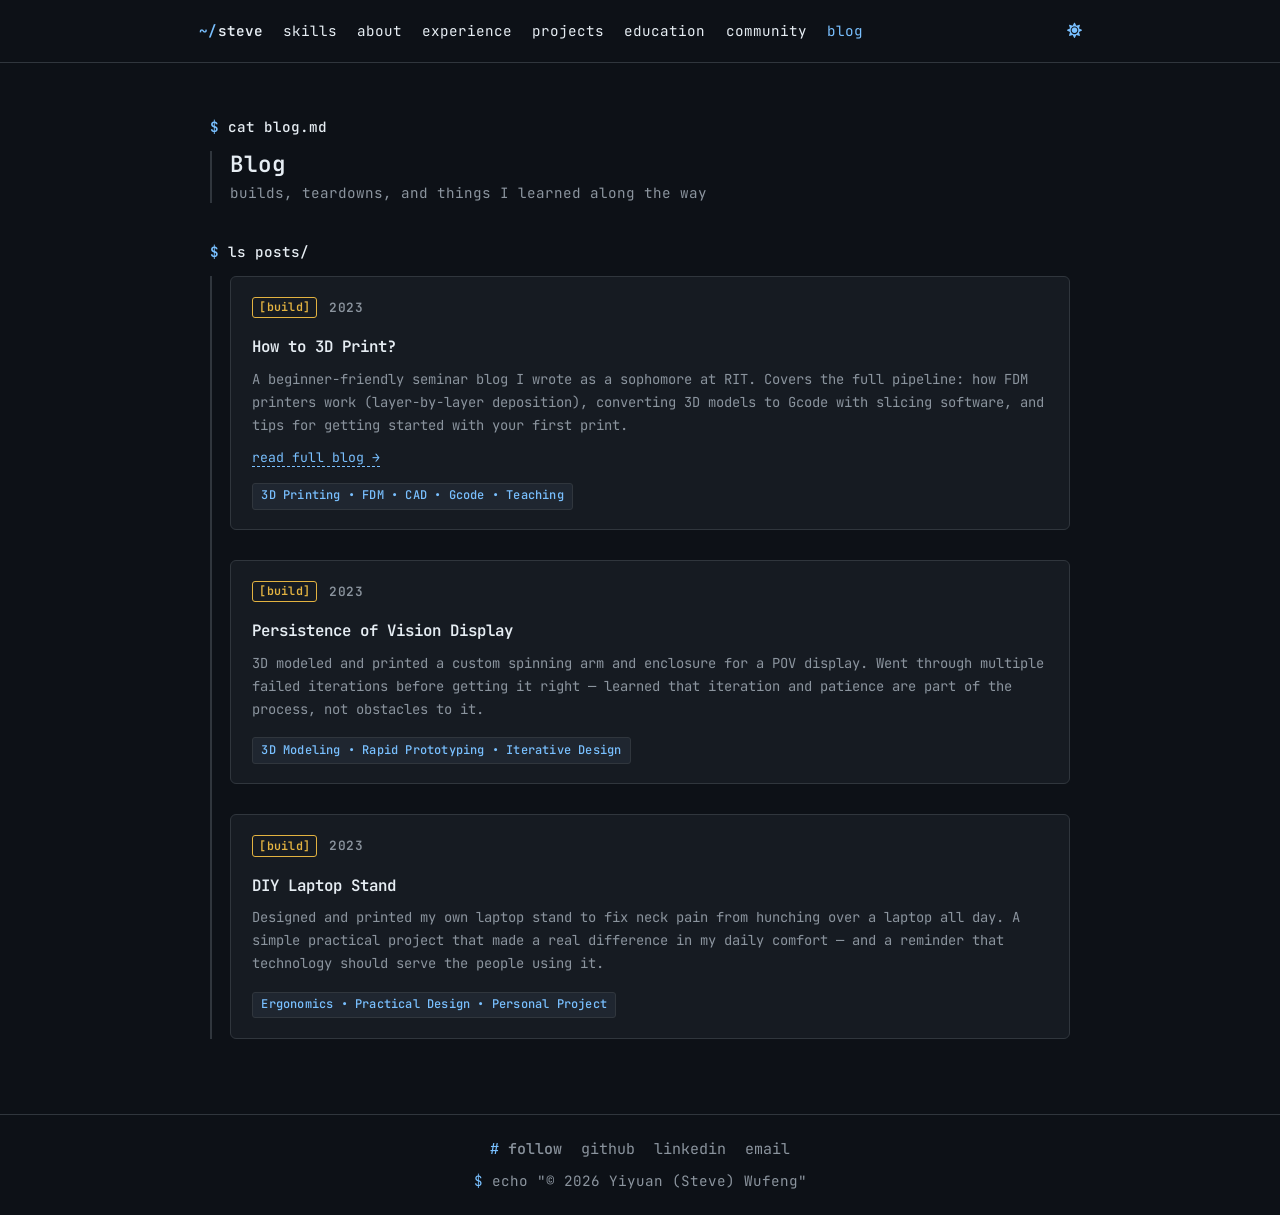
==== blog.html @ 46067cf4 "redesign site with terminal aesthetic, add blog page" ====
<!DOCTYPE html>
<html lang="en" data-theme="dark">
<head>
    <meta charset="UTF-8">
    <meta name="viewport" content="width=device-width, initial-scale=1.0">
    <title>Blog — Yiyuan (Steve) Wufeng</title>
    <link rel="preconnect" href="https://fonts.googleapis.com">
    <link rel="preconnect" href="https://fonts.gstatic.com" crossorigin>
    <link href="https://fonts.googleapis.com/css2?family=JetBrains+Mono:wght@400;500;600;700&display=swap" rel="stylesheet">
    <link rel="stylesheet" href="index.css">
    <link rel="stylesheet" href="https://use.fontawesome.com/releases/v5.7.1/css/all.css">
    <script>
      (function () {
        try {
          var stored = localStorage.getItem('theme');
          var theme = (stored === 'light' || stored === 'dark') ? stored : 'dark';
          document.documentElement.setAttribute('data-theme', theme);
        } catch (e) {
          document.documentElement.setAttribute('data-theme', 'dark');
        }
      })();
    </script>
</head>
<body>

    <div class="masthead">
      <div class="masthead__inner">
        <nav class="masthead__nav">
          <a href="index.html" class="masthead__home">steve</a>
          <a href="index.html#skills">skills</a>
          <a href="index.html#about">about</a>
          <a href="index.html#work">experience</a>
          <a href="index.html#projects">projects</a>
          <a href="index.html#education">education</a>
          <a href="index.html#community">community</a>
          <a href="blog.html" style="color: var(--accent);">blog</a>
        </nav>
        <button type="button" class="theme-toggle" aria-label="Toggle light/dark theme">
          <i class="fas fa-sun icon-light" aria-hidden="true"></i>
          <i class="fas fa-moon icon-dark" aria-hidden="true"></i>
        </button>
      </div>
    </div>

    <main class="terminal">

      <section class="terminal__section">
        <span class="terminal__prompt">cat blog.md</span>
        <div class="terminal__output">
          <div class="terminal__whoami-row">
            <div class="terminal__whoami-text">
              <p class="terminal__whoami">Blog</p>
              <p class="terminal__whoami-role">builds, teardowns, and things I learned along the way</p>
            </div>
          </div>
        </div>
      </section>

      <section class="terminal__section">
        <span class="terminal__prompt">ls posts/</span>
        <div class="terminal__output">
          <div class="blog-list">

            <article class="blog-post reveal">
              <div class="blog-post__meta">
                <span class="tag tag--blog">build</span>
                <span class="blog-post__date">2023</span>
              </div>
              <h2 class="blog-post__title">
                <a href="https://sites.google.com/g.rit.edu/stevew-blog/home?authuser=0" target="_blank" rel="noopener noreferrer">How to 3D Print?</a>
              </h2>
              <p class="blog-post__excerpt">A beginner-friendly seminar blog I wrote as a sophomore at RIT. Covers the full pipeline: how FDM printers work (layer-by-layer deposition), converting 3D models to Gcode with slicing software, and tips for getting started with your first print.</p>
              <div class="blog-post__links">
                <a href="https://sites.google.com/g.rit.edu/stevew-blog/home?authuser=0" target="_blank" rel="noopener noreferrer">read full blog &rarr;</a>
              </div>
              <span class="tags">3D Printing &bull; FDM &bull; CAD &bull; Gcode &bull; Teaching</span>
            </article>

            <article class="blog-post reveal">
              <div class="blog-post__meta">
                <span class="tag tag--blog">build</span>
                <span class="blog-post__date">2023</span>
              </div>
              <h2 class="blog-post__title">Persistence of Vision Display</h2>
              <p class="blog-post__excerpt">3D modeled and printed a custom spinning arm and enclosure for a POV display. Went through multiple failed iterations before getting it right — learned that iteration and patience are part of the process, not obstacles to it.</p>
              <span class="tags">3D Modeling &bull; Rapid Prototyping &bull; Iterative Design</span>
            </article>

            <article class="blog-post reveal">
              <div class="blog-post__meta">
                <span class="tag tag--blog">build</span>
                <span class="blog-post__date">2023</span>
              </div>
              <h2 class="blog-post__title">DIY Laptop Stand</h2>
              <p class="blog-post__excerpt">Designed and printed my own laptop stand to fix neck pain from hunching over a laptop all day. A simple practical project that made a real difference in my daily comfort — and a reminder that technology should serve the people using it.</p>
              <span class="tags">Ergonomics &bull; Practical Design &bull; Personal Project</span>
            </article>

          </div>
        </div>
      </section>

    </main>

    <footer class="site-footer">
      <div class="site-footer__follow">
        <ul>
          <li><strong>follow</strong></li>
          <li><a href="https://github.com/SteveWufeng">github</a></li>
          <li><a href="https://linkedin.com/in/yiyuan-wufeng/">linkedin</a></li>
          <li><a href="mailto:yfeng219@gmail.com">email</a></li>
        </ul>
      </div>
      <div class="site-footer__copyright">echo "&copy; 2026 Yiyuan (Steve) Wufeng"</div>
    </footer>

    <script>
      (function () {
        var button = document.querySelector('.theme-toggle');
        if (!button) return;
        button.addEventListener('click', function () {
          var current = document.documentElement.getAttribute('data-theme');
          var next = current === 'dark' ? 'light' : 'dark';
          document.documentElement.setAttribute('data-theme', next);
          try { localStorage.setItem('theme', next); } catch (e) {}
        });
      })();

      var observer = new IntersectionObserver(function (entries) {
        entries.forEach(function (entry) {
          if (entry.isIntersecting) entry.target.classList.add('active');
        });
      }, { threshold: 0.15 });
      document.querySelectorAll('.reveal').forEach(function (el) { observer.observe(el); });
    </script>
</body>
</html>
---- index.css ----
/* ==========================================================================
   STEVE WUFENG — Terminal Aesthetic
   Matches the style of chanelfcheng.github.io
   ========================================================================== */

:root {
  --bg: #fafaf7;
  --text: #1f2328;
  --accent: #0969da;
  --border: #d8d7d2;
  --code-bg: #f0efeb;
  --tag-ml: #0969da;
  --tag-agentic: #1a7f37;
  --tag-media: #8250df;
  --tag-blog: #bf8700;
  --muted: #6e7781;
  --link-hover: #0550ae;
  --card-bg: #fafaf7;
}

[data-theme="dark"] {
  --bg: #0d1117;
  --text: #e6edf3;
  --accent: #79c0ff;
  --border: #30363d;
  --code-bg: #1f2630;
  --tag-ml: #79c0ff;
  --tag-agentic: #7ee787;
  --tag-media: #d2a8ff;
  --tag-blog: #e3b341;
  --muted: #8b949e;
  --link-hover: #a8d4ff;
  --card-bg: #161b22;
}

html {
  scroll-behavior: smooth;
}

body {
  font-family: "JetBrains Mono", "SF Mono", "Fira Code", Menlo, Monaco, Consolas, monospace;
  background-color: var(--bg);
  color: var(--text);
  margin: 0;
  font-size: 15px;
  line-height: 1.65;
  font-feature-settings: "calt" 1, "liga" 1;
}

/* ==========================================================================
   MASTHEAD — terminal nav bar
   ========================================================================== */
.masthead {
  position: sticky;
  top: 0;
  z-index: 200;
  border-bottom: 1px solid var(--border);
  background-color: var(--bg);
}

.masthead__inner {
  max-width: 900px;
  margin: 0 auto;
  padding: 0.9em 1.5em;
  display: flex;
  align-items: center;
  justify-content: space-between;
}

.masthead__nav {
  display: flex;
  align-items: center;
  gap: 0.2em;
  flex-wrap: wrap;
}

.masthead__nav a {
  color: var(--text);
  text-decoration: none;
  border-bottom: 0;
  padding: 0.4em 0.6em;
  font-size: 0.95em;
  transition: color 0.2s ease;
}

.masthead__nav a:hover {
  color: var(--accent);
}

.masthead__nav a.masthead__home {
  font-weight: 600;
}

.masthead__nav a.masthead__home::before {
  content: "~/";
  color: var(--tag-ml);
  margin-right: 0.1em;
}

.theme-toggle {
  background: transparent;
  border: 0;
  padding: 0.4em 0.55em;
  font-size: 1em;
  line-height: 1;
  cursor: pointer;
  color: var(--accent);
  transition: color 0.2s ease;
}

.theme-toggle:hover {
  color: var(--link-hover);
}

.theme-toggle .icon-light { display: none; }
.theme-toggle .icon-dark  { display: inline; }

[data-theme="dark"] .theme-toggle .icon-light { display: inline; }
[data-theme="dark"] .theme-toggle .icon-dark  { display: none; }

/* ==========================================================================
   TERMINAL HOME LAYOUT
   ========================================================================== */
.terminal {
  max-width: 860px;
  margin: 0 auto;
  padding: 2.5em 1.5em 4em;
}

@media (min-width: 768px) {
  .terminal {
    padding: 3.5em 2em 5em;
  }
}

.terminal__section {
  margin: 0 0 2.5em;
}

.terminal__section:last-child {
  margin-bottom: 0;
}

.terminal__prompt {
  display: block;
  margin: 0 0 0.85em;
  color: var(--text);
  font-size: 0.95em;
  font-weight: 500;
  white-space: nowrap;
  overflow-x: auto;
}

.terminal__prompt::before {
  content: "$ ";
  color: var(--tag-ml);
  font-weight: 600;
}

.terminal__output {
  padding-left: 1.2em;
  border-left: 2px solid var(--border);
}

.terminal__output > p:first-child { margin-top: 0; }
.terminal__output > p:last-child  { margin-bottom: 0; }

.terminal__output h1,
.terminal__output h2,
.terminal__output h3 {
  margin-top: 1em;
  font-size: 1.05em;
  color: var(--text);
}

/* ==========================================================================
   WHOAMI HERO
   ========================================================================== */
.terminal__whoami-row {
  display: flex;
  align-items: center;
  gap: 1.1em;
}

.terminal__avatar {
  flex-shrink: 0;
  width: 84px;
  height: 84px;
  border-radius: 50%;
  object-fit: cover;
  border: 2px solid var(--border);
}

@media (min-width: 768px) {
  .terminal__avatar {
    width: 100px;
    height: 100px;
  }
}

.terminal__whoami-text {
  min-width: 0;
  flex: 1;
}

.terminal__whoami {
  font-size: 1.5em;
  font-weight: 600;
  margin: 0;
  color: var(--text);
  line-height: 1.2;
}

.terminal__whoami-role {
  display: block;
  font-size: 0.95em;
  font-weight: 400;
  color: var(--muted);
  margin: 0.35em 0 0;
  line-height: 1.4;
}

.terminal__social {
  list-style: none;
  padding: 0;
  margin: 0.7em 0 0;
  display: flex;
  flex-wrap: wrap;
  gap: 1em;
  font-size: 0.9em;
}

.terminal__social li { padding: 0; }

.terminal__social a {
  color: var(--text);
  border-bottom: 1px dashed var(--muted);
  padding-bottom: 0.05em;
  text-decoration: none;
  transition: color 0.2s ease;
}

.terminal__social a i {
  color: var(--accent);
  margin-right: 0.25em;
}

.terminal__social a:hover {
  color: var(--accent);
  border-bottom-color: currentColor;
}

/* ==========================================================================
   TAG PILLS
   ========================================================================== */
.tag {
  display: inline-block;
  font-family: "JetBrains Mono", monospace;
  font-size: 0.78em;
  font-weight: 600;
  padding: 0.15em 0.55em;
  border-radius: 3px;
  border: 1px solid currentColor;
  background: transparent;
  letter-spacing: 0.02em;
  white-space: nowrap;
  line-height: 1.4;
  vertical-align: 0.1em;
}

.tag::before { content: "["; }
.tag::after  { content: "]"; }

.tag--skills     { color: var(--tag-ml); }
.tag--agentic    { color: var(--tag-agentic); }
.tag--experience { color: var(--tag-media); }

/* ==========================================================================
   SECTION CONTENT
   ========================================================================== */
.terminal__content {
  font-size: 0.92em;
  line-height: 1.65;
  color: var(--text);
}

.terminal__content p {
  margin: 0 0 0.8em;
}

.terminal__content p:last-child {
  margin-bottom: 0;
}

/* ==========================================================================
   SKILLS GRID
   ========================================================================== */
.skills-grid {
  display: grid;
  grid-template-columns: auto 1fr;
  gap: 10px 20px;
}

.skills-grid strong {
  color: var(--accent);
  font-size: 0.88rem;
}

.skills-grid span {
  color: var(--muted);
  font-size: 0.88rem;
  line-height: 1.6;
}

/* ==========================================================================
   ABOUT CARDS
   ========================================================================== */
.about-cards {
  display: flex;
  flex-direction: column;
  gap: 1em;
}

.stub-card {
  background: var(--card-bg);
  border-radius: 6px;
  padding: 1.1em 1.2em;
  border: 1px solid var(--border);
  border-left: 3px solid var(--accent);
  transition: border-color 0.2s, transform 0.2s;
}

.stub-card:hover {
  border-left-color: var(--tag-agentic);
  transform: translateX(4px);
}

.stub-question {
  font-weight: 600;
  font-size: 1em;
  color: var(--text);
  margin: 0 0 0.4em 0;
}

.stub-answer {
  color: var(--muted);
  font-size: 0.92rem;
  line-height: 1.6;
  margin: 0;
}

/* ==========================================================================
   TIMELINE
   ========================================================================== */
.timeline {
  position: relative;
  padding-left: 40px;
}

.timeline::before {
  content: '';
  position: absolute;
  left: 7px;
  top: 0;
  bottom: 0;
  width: 2px;
  background: var(--border);
}

.timeline-item {
  margin-bottom: 2em;
  position: relative;
  transition: 0.3s;
}

.timeline-item::after {
  content: '';
  position: absolute;
  left: -38px;
  top: 8px;
  width: 12px;
  height: 12px;
  background: var(--bg);
  border: 3px solid var(--accent);
  border-radius: 50%;
  z-index: 2;
}

.timeline-item .content {
  background: var(--card-bg);
  padding: 1.1em 1.2em;
  border-radius: 6px;
  border: 1px solid var(--border);
  transition: transform 0.3s, box-shadow 0.3s;
}

.timeline-item:hover .content {
  transform: translateX(6px);
  box-shadow: 0 8px 20px rgba(9, 105, 218, 0.08);
}

[data-theme="dark"] .timeline-item:hover .content {
  box-shadow: 0 8px 20px rgba(121, 192, 255, 0.08);
}

.timeline-item .date {
  font-size: 0.8rem;
  font-weight: 600;
  color: var(--muted);
  margin-bottom: 5px;
  text-transform: uppercase;
  letter-spacing: 0.5px;
}

.timeline-item h3 {
  font-size: 1.05rem;
  margin: 0 0 0.5em 0;
  color: var(--text);
}

.timeline-item p {
  font-size: 0.92rem;
  line-height: 1.6;
  color: var(--muted);
  margin: 0 0 0.5em 0;
}

.timeline-item p:last-child {
  margin-bottom: 0;
}

/* ==========================================================================
   TAGS (inline experience tags)
   ========================================================================== */
.tags {
  display: inline-block;
  margin-top: 0.5em;
  padding: 0.2em 0.7em;
  background: var(--code-bg);
  border-radius: 3px;
  font-size: 0.75rem;
  color: var(--accent);
  font-weight: 500;
  letter-spacing: 0.2px;
  border: 1px solid var(--border);
}

/* ==========================================================================
   FEATURED PROJECTS LIST
   ========================================================================== */
.terminal__featured {
  list-style: none;
  padding: 0;
  margin: 0;
}

.terminal__featured li {
  padding: 0.45em 0;
  line-height: 1.5;
  border-bottom: 1px dotted var(--border);
}

.terminal__featured li:last-child {
  border-bottom: 0;
}

.terminal__featured li a.tag + a {
  margin-left: 0.55em;
}

.terminal__featured li a:not(.tag) {
  color: var(--text);
  border-bottom: 0;
  text-decoration: none;
}

.terminal__featured li a:not(.tag):hover {
  color: var(--accent);
  text-decoration: underline;
  text-underline-offset: 3px;
}

/* ==========================================================================
   PROJECT CARDS
   ========================================================================== */
.project-grid {
  display: grid;
  grid-template-columns: 1fr;
  gap: 1.5em;
}

@media (min-width: 768px) {
  .project-grid {
    grid-template-columns: repeat(2, minmax(0, 1fr));
  }
}

.project-card {
  position: relative;
  display: flex;
  flex-direction: column;
  background: var(--card-bg);
  border: 1px solid var(--border);
  border-radius: 6px;
  overflow: hidden;
  transition: border-color 0.2s, transform 0.2s, box-shadow 0.2s;
}

.project-card:hover {
  border-color: var(--muted);
  transform: translateY(-3px);
  box-shadow: 0 8px 20px rgba(0, 0, 0, 0.10);
}

.project-card--agentic  { border-top: 3px solid var(--tag-agentic); }
.project-card--experience { border-top: 3px solid var(--tag-media); }

.project-card__body {
  padding: 1.1em 1.2em 1.25em;
  display: flex;
  flex-direction: column;
  gap: 0.65em;
  flex: 1;
}

.project-card__tag-row {
  display: flex;
  align-items: center;
  gap: 0.6em;
}

.project-card__title {
  margin: 0;
  font-size: 1.05em;
  font-weight: 600;
  line-height: 1.35;
  color: var(--text);
}

.project-card__title a {
  color: inherit;
  border-bottom: 0;
  text-decoration: none;
}

.project-card__title a:hover {
  color: var(--accent);
}

.project-card__desc {
  margin: 0;
  font-size: 0.92em;
  line-height: 1.6;
  color: var(--muted);
}

.project-card__desc p {
  margin: 0 0 0.7em;
}

.project-card__desc p:last-child {
  margin-bottom: 0;
}

.project-card__links {
  margin: 0.25em 0 0;
  display: flex;
  flex-wrap: wrap;
  gap: 1em;
  font-size: 0.88em;
}

.project-card__links a {
  color: var(--accent);
  border-bottom: 1px dashed currentColor;
  text-decoration: none;
}

.project-card__links a:hover {
  border-bottom-style: solid;
}

/* ==========================================================================
   EDUCATION CARD
   ========================================================================== */
.edu-card {
  display: flex;
  align-items: flex-start;
  gap: 18px;
  background: var(--card-bg);
  padding: 1.3em 1.4em;
  border-radius: 6px;
  border: 1px solid var(--border);
  transition: box-shadow 0.2s;
}

.edu-card:hover {
  box-shadow: 0 8px 16px rgba(9, 105, 218, 0.06);
}

[data-theme="dark"] .edu-card:hover {
  box-shadow: 0 8px 16px rgba(121, 192, 255, 0.06);
}

.edu-icon {
  width: 48px;
  height: 48px;
  border-radius: 12px;
  background: var(--code-bg);
  display: flex;
  align-items: center;
  justify-content: center;
  color: var(--accent);
  font-size: 1.2rem;
  flex-shrink: 0;
}

.edu-body h3 {
  margin: 0 0 4px 0;
  font-size: 1.1rem;
  color: var(--text);
}

.edu-meta {
  font-size: 0.82rem;
  color: var(--muted);
  margin: 0 0 8px 0;
}

.edu-degree {
  font-size: 0.92rem;
  color: var(--muted);
  margin: 0;
}

.edu-gpa {
  display: inline-block;
  background: var(--code-bg);
  color: var(--accent);
  padding: 2px 10px;
  border-radius: 20px;
  font-size: 0.82rem;
  font-weight: 600;
  margin-left: 8px;
  border: 1px solid var(--border);
}

/* ==========================================================================
   BLOG POSTS
   ========================================================================== */
.tag--blog { color: var(--tag-blog); }

.blog-list {
  display: flex;
  flex-direction: column;
  gap: 2em;
}

.blog-post {
  background: var(--card-bg);
  border: 1px solid var(--border);
  border-radius: 6px;
  padding: 1.3em 1.4em;
  transition: border-color 0.2s, transform 0.2s, box-shadow 0.2s;
}

.blog-post:hover {
  border-color: var(--muted);
  transform: translateX(4px);
  box-shadow: 0 8px 20px rgba(0, 0, 0, 0.08);
}

[data-theme="dark"] .blog-post:hover {
  box-shadow: 0 8px 20px rgba(121, 192, 255, 0.06);
}

.blog-post__meta {
  display: flex;
  align-items: center;
  gap: 0.8em;
  margin-bottom: 0.6em;
}

.blog-post__date {
  font-size: 0.8rem;
  font-weight: 600;
  color: var(--muted);
  text-transform: uppercase;
  letter-spacing: 0.5px;
}

.blog-post__title {
  margin: 0 0 0.5em;
  font-size: 1.15em;
  font-weight: 600;
  color: var(--text);
}

.blog-post__title a {
  color: inherit;
  border-bottom: 0;
  text-decoration: none;
}

.blog-post__title a:hover {
  color: var(--accent);
}

.blog-post__excerpt {
  font-size: 0.92em;
  line-height: 1.65;
  color: var(--muted);
  margin: 0 0 0.8em;
}

.blog-post__excerpt:last-child {
  margin-bottom: 0;
}

.blog-post__links {
  margin: 0 0 0.6em;
  font-size: 0.88em;
}

.blog-post__links a {
  color: var(--accent);
  border-bottom: 1px dashed currentColor;
  text-decoration: none;
}

.blog-post__links a:hover {
  border-bottom-style: solid;
}

/* ==========================================================================
   FOOTER
   ========================================================================== */
.site-footer {
  border-top: 1px solid var(--border);
  padding: 1.5em 2em;
  text-align: center;
}

.site-footer__follow {
  margin: 0 0 0.5em;
}

.site-footer__follow ul {
  list-style: none;
  padding: 0;
  margin: 0;
  display: flex;
  flex-wrap: wrap;
  gap: 1.25em;
  justify-content: center;
  align-items: center;
}

.site-footer__follow li { padding: 0; }

.site-footer__follow strong {
  color: var(--muted);
  font-weight: 500;
}

.site-footer__follow strong::before {
  content: "# ";
  color: var(--tag-ml);
}

.site-footer__follow a {
  color: var(--muted);
  border-bottom: 1px dashed transparent;
  text-decoration: none;
}

.site-footer__follow a:hover {
  color: var(--accent);
  border-bottom-color: currentColor;
}

.site-footer__copyright {
  color: var(--muted);
  font-size: 0.95em;
}

.site-footer__copyright::before {
  content: "$ ";
  color: var(--tag-ml);
}

/* ==========================================================================
   LINKS
   ========================================================================== */
a {
  text-decoration: none;
  border-bottom: 1px dashed currentColor;
  transition: color 0.2s ease-in-out;
}

a:hover {
  border-bottom-style: solid;
}

/* ==========================================================================
   SCROLL ANIMATION
   ========================================================================== */
.reveal {
  opacity: 0;
  transform: translateY(20px);
}

.reveal.active {
  opacity: 1;
  transform: translateY(0);
  transition: opacity 0.5s ease-out, transform 0.5s ease-out;
}

/* ==========================================================================
   RESPONSIVE
   ========================================================================== */
@media (max-width: 600px) {
  .terminal__whoami-row {
    flex-direction: column;
    text-align: center;
  }

  .terminal__social {
    justify-content: center;
  }

  .skills-grid {
    grid-template-columns: 1fr;
  }

  .project-grid {
    grid-template-columns: 1fr;
  }

  .masthead__nav {
    gap: 0;
  }

  .masthead__nav a {
    padding: 0.3em 0.4em;
    font-size: 0.85em;
  }
}
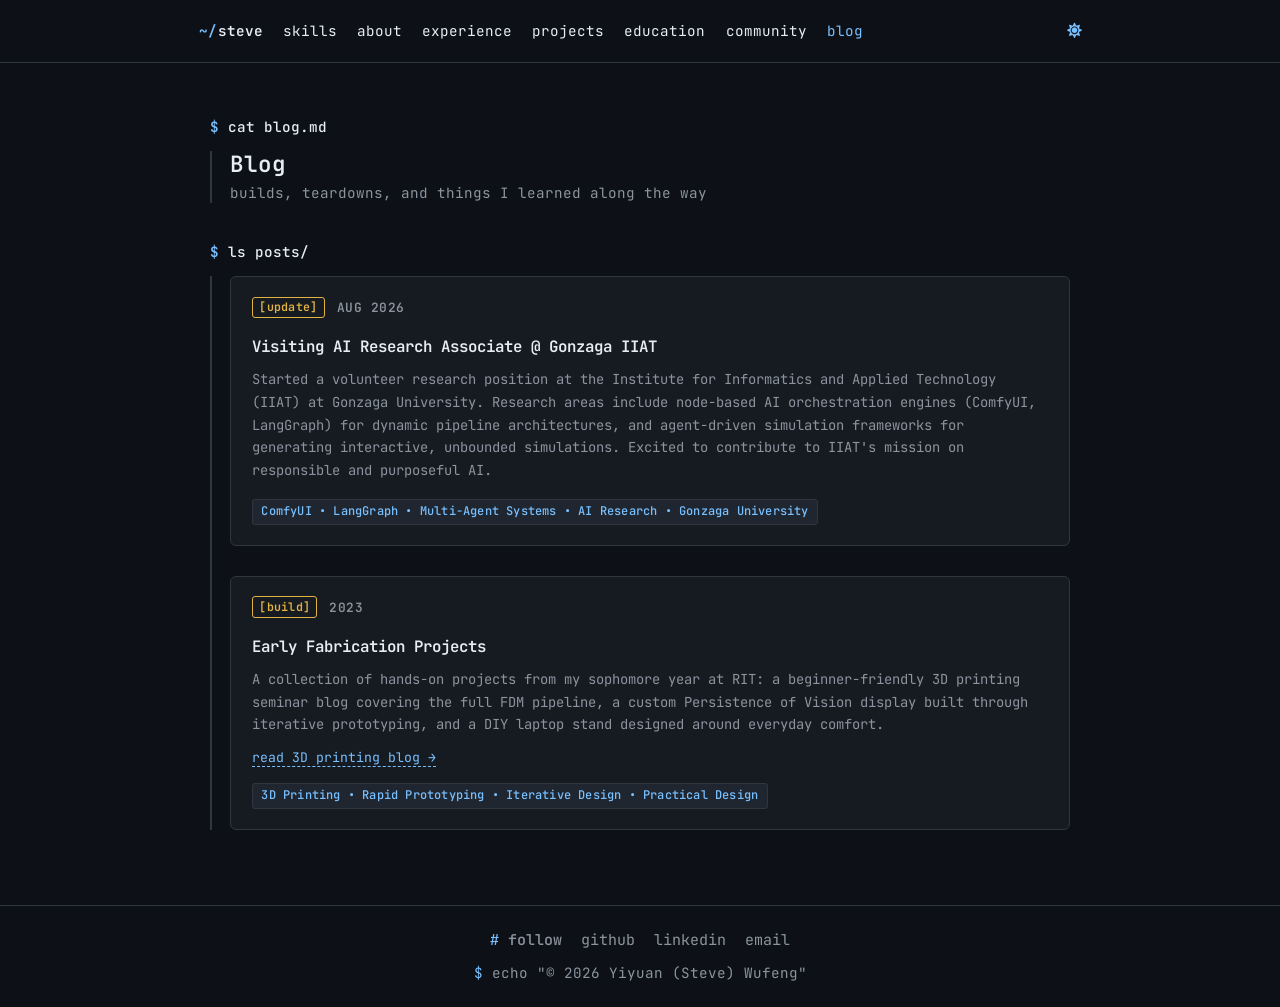
==== commit 5d19a37f: "Restructure portfolio for AI + embedded systems focus - Add Gonzaga IIAT Visiting AI Research Associ" ====
--- a/blog.html
+++ b/blog.html
@@ -63,17 +63,12 @@
 
             <article class="blog-post reveal">
               <div class="blog-post__meta">
-                <span class="tag tag--blog">build</span>
-                <span class="blog-post__date">2023</span>
+                <span class="tag tag--blog">update</span>
+                <span class="blog-post__date">Aug 2026</span>
               </div>
-              <h2 class="blog-post__title">
-                <a href="https://sites.google.com/g.rit.edu/stevew-blog/home?authuser=0" target="_blank" rel="noopener noreferrer">How to 3D Print?</a>
-              </h2>
-              <p class="blog-post__excerpt">A beginner-friendly seminar blog I wrote as a sophomore at RIT. Covers the full pipeline: how FDM printers work (layer-by-layer deposition), converting 3D models to Gcode with slicing software, and tips for getting started with your first print.</p>
-              <div class="blog-post__links">
-                <a href="https://sites.google.com/g.rit.edu/stevew-blog/home?authuser=0" target="_blank" rel="noopener noreferrer">read full blog &rarr;</a>
-              </div>
-              <span class="tags">3D Printing &bull; FDM &bull; CAD &bull; Gcode &bull; Teaching</span>
+              <h2 class="blog-post__title">Visiting AI Research Associate @ Gonzaga IIAT</h2>
+              <p class="blog-post__excerpt">Started a volunteer research position at the Institute for Informatics and Applied Technology (IIAT) at Gonzaga University. Research areas include node-based AI orchestration engines (ComfyUI, LangGraph) for dynamic pipeline architectures, and agent-driven simulation frameworks for generating interactive, unbounded simulations. Excited to contribute to IIAT's mission on responsible and purposeful AI.</p>
+              <span class="tags">ComfyUI &bull; LangGraph &bull; Multi-Agent Systems &bull; AI Research &bull; Gonzaga University</span>
             </article>
 
             <article class="blog-post reveal">
@@ -81,19 +76,14 @@
                 <span class="tag tag--blog">build</span>
                 <span class="blog-post__date">2023</span>
               </div>
-              <h2 class="blog-post__title">Persistence of Vision Display</h2>
-              <p class="blog-post__excerpt">3D modeled and printed a custom spinning arm and enclosure for a POV display. Went through multiple failed iterations before getting it right — learned that iteration and patience are part of the process, not obstacles to it.</p>
-              <span class="tags">3D Modeling &bull; Rapid Prototyping &bull; Iterative Design</span>
-            </article>
-
-            <article class="blog-post reveal">
-              <div class="blog-post__meta">
-                <span class="tag tag--blog">build</span>
-                <span class="blog-post__date">2023</span>
+              <h2 class="blog-post__title">
+                <a href="https://sites.google.com/g.rit.edu/stevew-blog/home?authuser=0" target="_blank" rel="noopener noreferrer">Early Fabrication Projects</a>
+              </h2>
+              <p class="blog-post__excerpt">A collection of hands-on projects from my sophomore year at RIT: a beginner-friendly 3D printing seminar blog covering the full FDM pipeline, a custom Persistence of Vision display built through iterative prototyping, and a DIY laptop stand designed around everyday comfort.</p>
+              <div class="blog-post__links">
+                <a href="https://sites.google.com/g.rit.edu/stevew-blog/home?authuser=0" target="_blank" rel="noopener noreferrer">read 3D printing blog &rarr;</a>
               </div>
-              <h2 class="blog-post__title">DIY Laptop Stand</h2>
-              <p class="blog-post__excerpt">Designed and printed my own laptop stand to fix neck pain from hunching over a laptop all day. A simple practical project that made a real difference in my daily comfort — and a reminder that technology should serve the people using it.</p>
-              <span class="tags">Ergonomics &bull; Practical Design &bull; Personal Project</span>
+              <span class="tags">3D Printing &bull; Rapid Prototyping &bull; Iterative Design &bull; Practical Design</span>
             </article>
 
           </div>
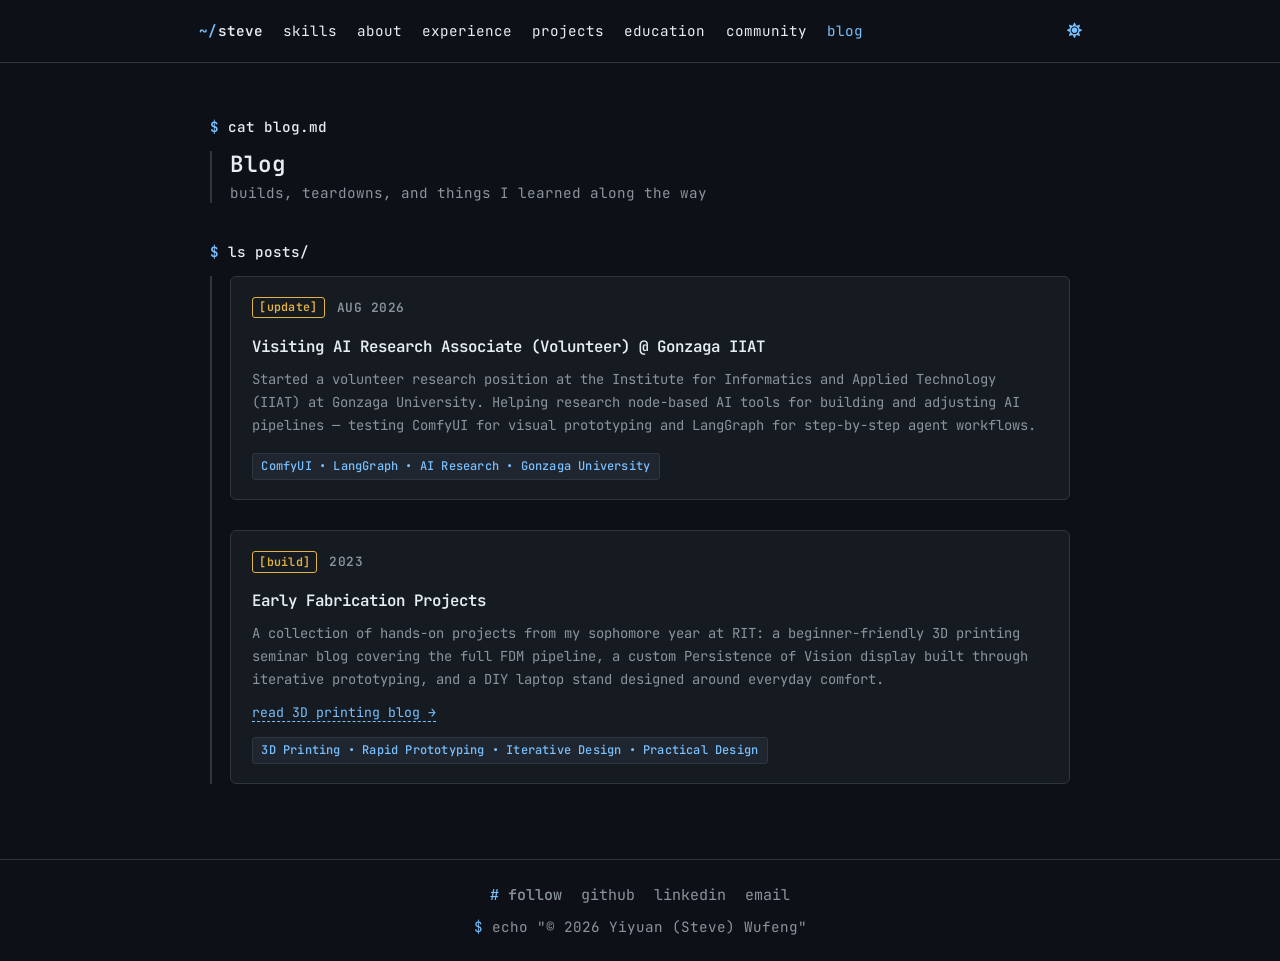
==== commit 342cca1d: "Tone down CV, resume, and website to plain direct language - Resume: fix grammar/typos, deduplicate " ====
--- a/blog.html
+++ b/blog.html
@@ -66,9 +66,9 @@
                 <span class="tag tag--blog">update</span>
                 <span class="blog-post__date">Aug 2026</span>
               </div>
-              <h2 class="blog-post__title">Visiting AI Research Associate @ Gonzaga IIAT</h2>
-              <p class="blog-post__excerpt">Started a volunteer research position at the Institute for Informatics and Applied Technology (IIAT) at Gonzaga University. Research areas include node-based AI orchestration engines (ComfyUI, LangGraph) for dynamic pipeline architectures, and agent-driven simulation frameworks for generating interactive, unbounded simulations. Excited to contribute to IIAT's mission on responsible and purposeful AI.</p>
-              <span class="tags">ComfyUI &bull; LangGraph &bull; Multi-Agent Systems &bull; AI Research &bull; Gonzaga University</span>
+              <h2 class="blog-post__title">Visiting AI Research Associate (Volunteer) @ Gonzaga IIAT</h2>
+              <p class="blog-post__excerpt">Started a volunteer research position at the Institute for Informatics and Applied Technology (IIAT) at Gonzaga University. Helping research node-based AI tools for building and adjusting AI pipelines — testing ComfyUI for visual prototyping and LangGraph for step-by-step agent workflows.</p>
+              <span class="tags">ComfyUI &bull; LangGraph &bull; AI Research &bull; Gonzaga University</span>
             </article>
 
             <article class="blog-post reveal">
